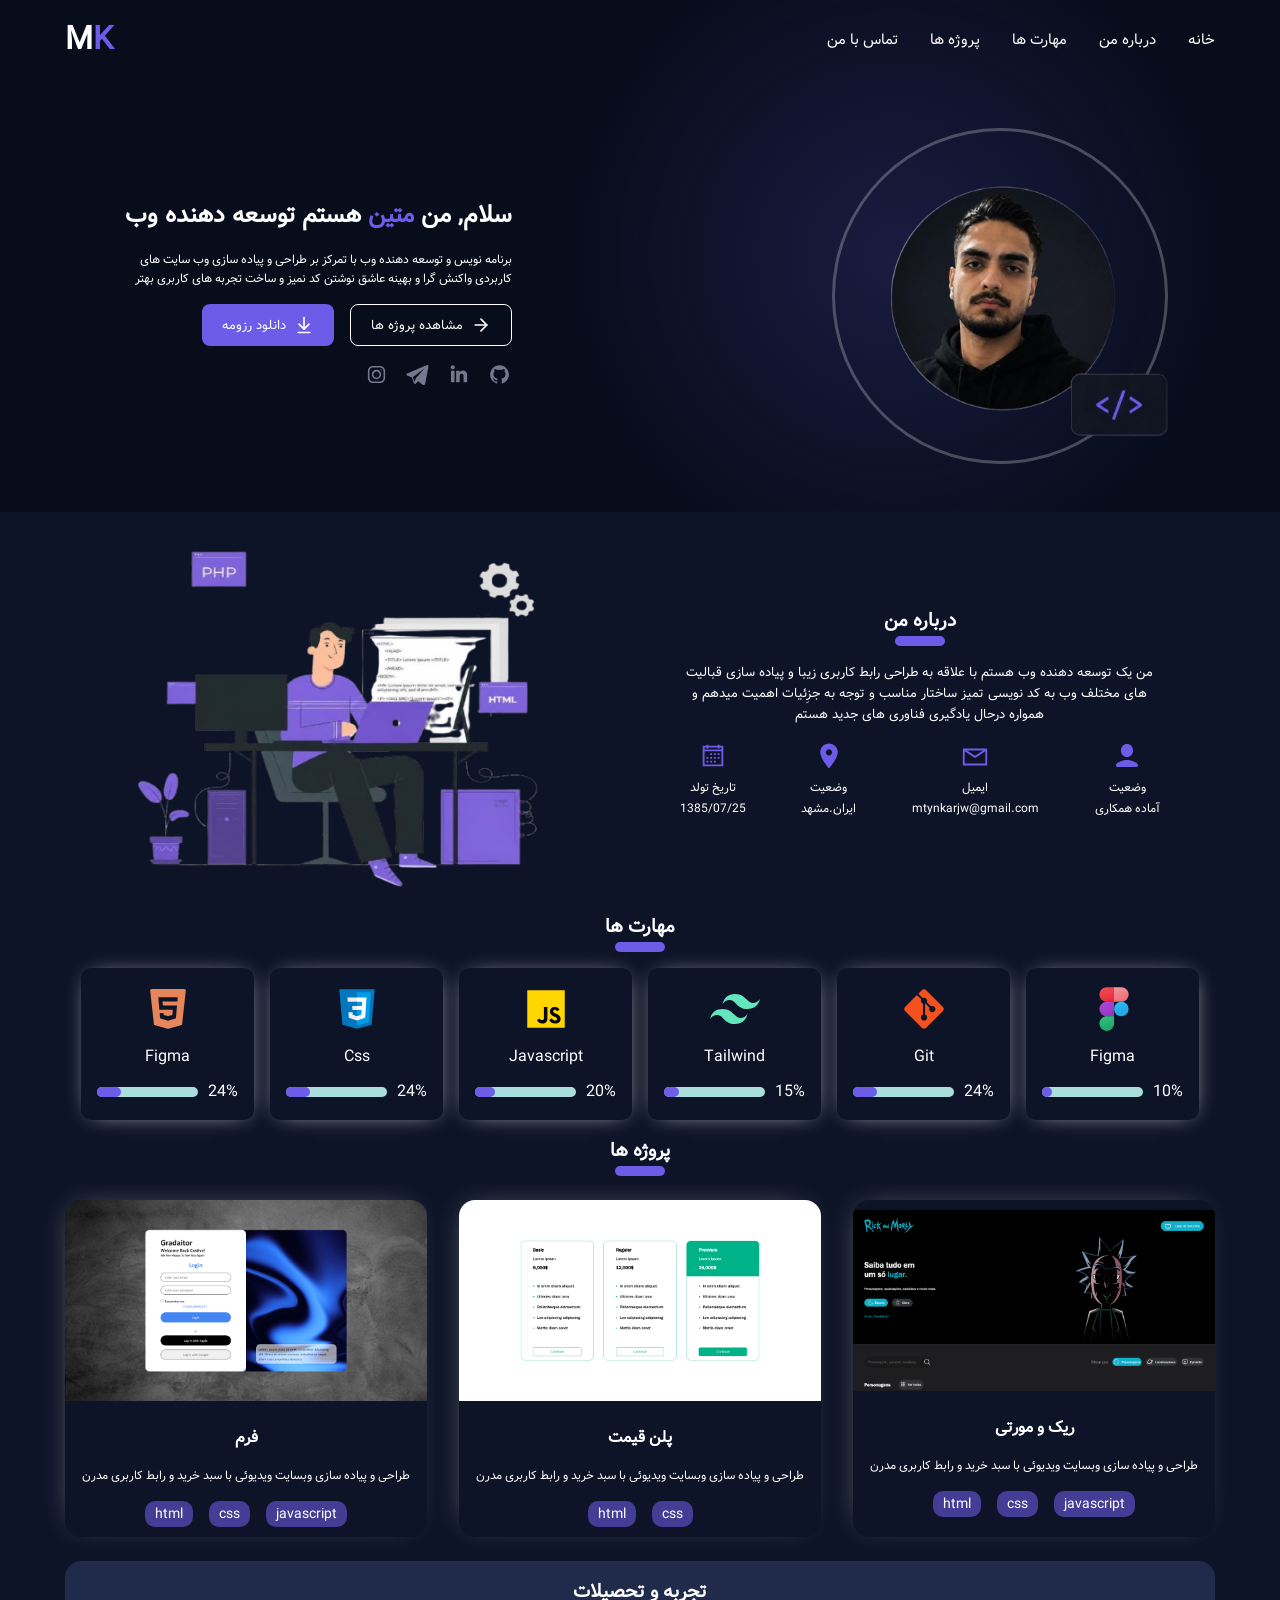
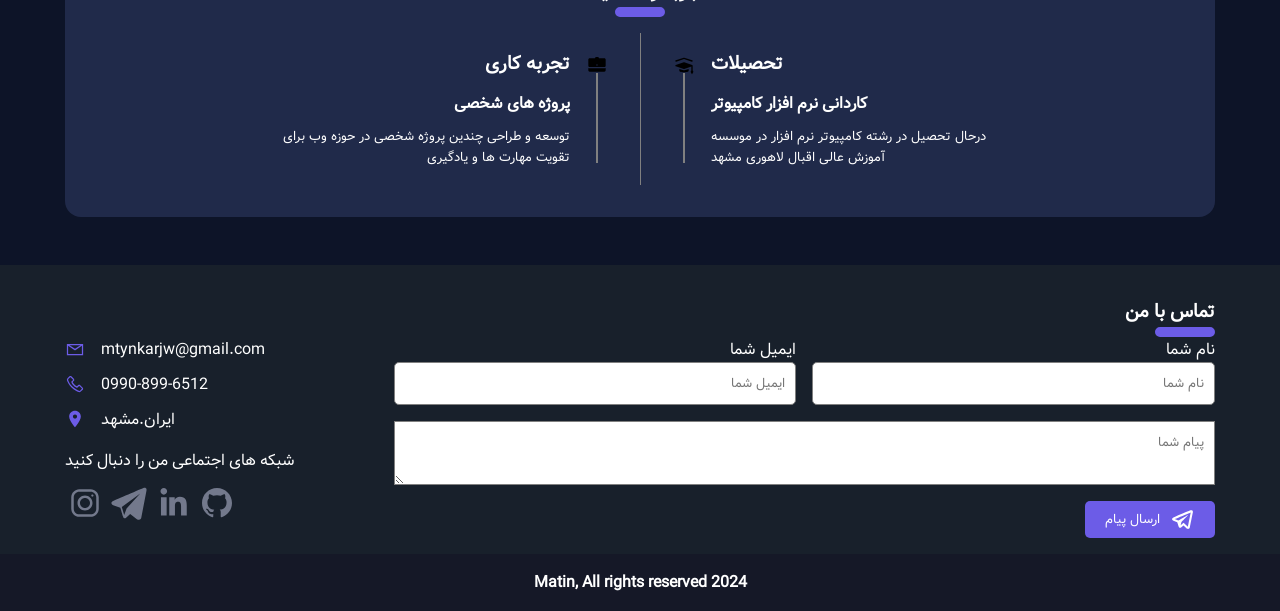
==== index.html @ 2f53461e "rename home to index" ====
<!DOCTYPE html>
<html lang="en">
<head>
    <meta charset="UTF-8">
    <meta name="viewport" content="width=device-width, initial-scale=1.0">
    <title></title>
    <link rel="stylesheet" href="./Style/Home.css">
</head>
<body>
    <header id="header">
        <div class="mobile-menu">
            <img src="./IMG/close.svg" alt="close-icon">
            <nav>
                <ul>
                    <li><a href="Home.html">خانه</a></li>
                    <li><a href="#about-me">درباره من</a></li>
                    <li><a href="#skills">مهارت ها</a></li>
                    <li><a href="#Projects">پروژه ها</a></li>
                    <li><a href="#contact-me">تماس با من</a></li>
                </ul>
            </nav>
            <h1>M<span>K</span></h1>
        </div>
        <div class="container">
            <div class="container__menuLogo">
                <nav>
                    <ul>
                        <li><a href="Home.html">خانه</a></li>
                        <li><a href="#about-me">درباره من</a></li>
                        <li><a href="#skills">مهارت ها</a></li>
                        <li><a href="#Projects">پروژه ها</a></li>
                        <li><a href="#contact-me">تماس با من</a></li>
                    </ul>
                </nav>
                <img src="./IMG/menu.svg" alt="menu-icon" class="menu-header">
                <h1>M<span>K</span></h1>
            </div>
            <div class="container__titleImg">
                <div class="container__titleImg__pictore">
                    <div class="container__titleImg__border-img">
                        <img src="./IMG/profie.png" alt="">
                    </div>
                </div>
                <div class="container__titleImg__title">
                    <h2>سلام, من <span>متین </span>هستم توسعه دهنده وب </h2>
                    <p>برنامه نویس و توسعه دهنده وب با تمرکز بر طراحی و پیاده سازی وب سایت های کاربردی واکنش گرا و بهینه عاشق نوشتن کد نمیز و ساخت تجربه های کاربری بهتر</p>
                    <div class="container__titleImg__title--btns">
                        <button class="container__titleImg__title--btnsee" onclick="btnProject()">
                            <svg xmlns="http://www.w3.org/2000/svg" width="24" height="24" viewBox="0 0 24 24" fill="none" stroke="#fff" stroke-width="2" stroke-linecap="round" stroke-linejoin="round" class="lucide lucide-arrow-right-icon lucide-arrow-right"><path d="M5 12h14"/><path d="m12 5 7 7-7 7"/></svg>
                            مشاهده پروژه ها
                        </button>
                        <button class="container__titleImg__title--btnDownload" onclick="btndownload()">
                            <svg xmlns="http://www.w3.org/2000/svg" width="24" height="24" viewBox="0 0 24 24" fill="none" stroke="#fff" stroke-width="2" stroke-linecap="round" stroke-linejoin="round" class="lucide lucide-arrow-down-to-line-icon lucide-arrow-down-to-line"><path d="M12 17V3"/><path d="m6 11 6 6 6-6"/><path d="M19 21H5"/></svg>
                            دانلود رزومه
                        </button>
                    </div>
                    <div class="container__titleImg__title--icons">
                        <a href="#"><img src="./IMG/github.svg" alt="Github"></a>
                        <a href="#"><img src="./IMG/linkedin.svg" alt="linkedin"></a>
                        <a href="#"><img src="./IMG/telegram.svg" alt="telegram"></a>
                        <a href="#"><img src="./IMG/instagram.svg" alt="instagram"></a>
                    </div>
                </div>
            </div>
        </div>
    </header>
    <main>
        <div class="container">
            <section class="about-me" id="about-me">
                <div class="about-me__information">
                    <h3>درباره من</h3>
                    <small>من یک توسعه دهنده وب هستم با علاقه به طراحی رابط کاربری زیبا و پیاده سازی قبالیت های مختلف وب به کد نویسی تمیز ساختار مناسب و توجه به جزِئیات اهمیت  میدهم و همواره درحال یادگیری فناوری های جدید هستم</small>
                    <div class="about-me__nav-carts">
                        <div class="about-me__cart">
                            <img src="./IMG/user.svg" alt="user-icone">
                            <p>وضعیت</p>
                            <p>آماده همکاری</p>
                        </div>
                        <div class="about-me__cart">
                            <img src="./IMG/email.svg" alt="email-icone">
                            <p>ایمیل</p>
                            <p>mtynkarjw@gmail.com</p>
                        </div>
                        <div class="about-me__cart">
                            <img src="./IMG/location.svg" alt="location-icone">
                            <p>وضعیت</p>
                            <p>ایران.مشهد</p>
                        </div>
                        <div class="about-me__cart">
                            <img src="./IMG/calendar.svg" alt="calendar-icone">
                            <p>تاریخ تولد</p>
                            <p>1385/07/25</p>
                        </div>
                    </div>
                </div>
                <div class="about-me__image">
                    <img src="./IMG/pc-main.png" alt="pc-main">
                </div>
            </section>
            <section class="skills" id="skills">
                <h3>مهارت ها</h3>
                <div class="skills__carts">
                    <div class="skills__cart">
                        <img src="./IMG/figma.svg" alt="figma-icon">
                        <p>Figma</p>
                        <div class="skills__nav">
                            <p>0%</p>
                            <div class="skills__skill-bar">
                                <div class="skills__skill-progress--figma" data-percent="80"></div>
                            </div>
                        </div>
                    </div>
                    <div class="skills__cart">
                        <img src="./IMG/git.svg" alt="git-icon">
                        <p>Git</p>
                        <div class="skills__nav">
                            <p>0%</p>
                            <div class="skills__skill-bar">
                                <div class="skills__skill-progress--git" data-percent="40"></div>
                            </div>
                        </div>
                    </div>
                    <div class="skills__cart">
                        <img src="./IMG/tailwind-css.svg" alt="tailwindcss-icon">
                        <p>Tailwind</p>
                        <div class="skills__nav">
                            <p>0%</p>
                            <div class="skills__skill-bar">
                                <div class="skills__skill-progress--tailwind" data-percent="20"></div>
                            </div>
                        </div>
                    </div>
                    <div class="skills__cart">
                        <img src="./IMG/javascript.svg" alt="javascript-icon">
                        <p>Javascript</p>
                        <div class="skills__nav">
                            <p>0%</p>
                            <div class="skills__skill-bar">
                                <div class="skills__skill-progress-javascript" data-percent="10"></div>
                            </div>
                        </div>
                    </div>
                    <div class="skills__cart">
                        <img src="./IMG/css3.svg" alt="css-icon">
                        <p>Css</p>
                        <div class="skills__nav">
                            <p>0%</p>
                            <div class="skills__skill-bar">
                                <div class="skills__skill-progress--css" data-percent="90"></div>
                            </div>
                        </div>
                    </div>
                    <div class="skills__cart">
                        <img src="./IMG/html.svg" alt="html-icon">
                        <p>Figma</p>
                        <div class="skills__nav">
                            <p>%</p>
                            <div class="skills__skill-bar">
                                <div class="skills__skill-progress--html" data-percent="95"></div>
                            </div>
                        </div>
                    </div>
                </div> 
            </section>
            <section class="Projects" id="Projects">
                <h3>پروژه ها</h3>
                <div class="Projects__carts">
                    <div class="Projects__cart">
                        <a href="./Projects/پروژه 9 - ریک مورتی/index.html">
                            <img src="./IMG/Rick.png" alt="Rick">
                        </a>
                        <h4>ریک و مورتی</h4>
                        <small>طراحی و پیاده سازی وبسایت ویدیوئی با سبد خرید و رابط کاربری مدرن</small>
                        <div class="Projects__filter-p">
                            <p>javascript</p>
                            <p>css</p>
                            <p>html</p>
                        </div>
                    </div>
                    <div class="Projects__cart">
                        <a href="./Projects/پروژه 5 - پلن قیمت/index.html">
                            <img src="./IMG/پلن قیمت.png" alt="Rick">
                        </a>
                        <h4>پلن قیمت</h4>
                        <small>طراحی و پیاده سازی وبسایت ویدیوئی با سبد خرید و رابط کاربری مدرن</small>
                        <div class="Projects__filter-p">
                            <p>css</p>
                            <p>html</p>
                        </div>
                    </div>
                    <div class="Projects__cart">
                        <a href="./Projects/پروژه 03 - فرم2/index.html">
                            <img src="./IMG/Form.png" alt="Rick">
                        </a>
                        <h4>فرم</h4>
                        <small>طراحی و پیاده سازی وبسایت ویدیوئی با سبد خرید و رابط کاربری مدرن</small>
                        <div class="Projects__filter-p">
                            <p>javascript</p>
                            <p>css</p>
                            <p>html</p>
                        </div>
                    </div>
                </div>
            </section>
            <section class="Experience-Education">
                <h3>تجربه و تحصیلات</h3>
                <div class="Experience-Education__nav">
                    <div class="Experience-Education__experience">
                        <div class="Experience-Education__title">
                            <h3>تحصیلات</h3>
                            <h4>کاردانی نرم افزار کامپیوتر</h4>
                            <small>درحال تحصیل در رشته کامپیوتر نرم افزار در موسسه آموزش عالی اقبال لاهوری مشهد</small>
                        </div>
                        <div class="Experience-Education__image">
                            <img src="./IMG/student_center.svg" alt="student-icone">
                        </div>
                    </div>
                    <div class="Experience-Education__education">
                        <div class="Experience-Education__image">
                            <img src="./IMG/briefcase.svg" alt="briefcase-icone">
                        </div>
                        <div class="Experience-Education__title">
                            <h3>تجربه کاری</h3>
                            <h4>پروژه های شخصی</h4>
                            <small>توسعه و طراحی چندین پروژه شخصی در حوزه وب برای تقویت مهارت ها و یادگیری</small>
                        </div>
                    </div>
                </div>
            </section>
        </div>
    </main>
    <footer>
        <div class="container">
            <section class="contact-me">
                <h3>تماس با من</h3>
                <div class="contact-me__nav">
                    <div class="contact-me__inputs">
                        <form action="" class="contact-me__form">
                            <div>
                                <label for="name">
                                    نام شما
                                    <input type="text" placeholder="نام شما" id="name" class="contact-me__input-name">
                                </label>
                                <label for="">
                                    ایمیل شما
                                    <input type="text" placeholder="ایمیل شما" class="contact-me__input-email">
                                </label>
                            </div>
                            <div>
                                <textarea name="" id="" placeholder="پیام شما" class="contact-me__input-comments"></textarea>
                            </div>
                            <div>
                                <button class="contact-me__btn" type="submit">
                                    <img src="./IMG/telegram_app.svg" alt="telegram-icon">
                                    ارسال پیام
                                </button>
                            </div>
                        </form>
                    </div>
                    <div class="contact-me__titls" id="contact-me">
                        <div class="contact-me__information">
                            <p>
                                mtynkarjw@gmail.com
                                <img src="./IMG/email.svg" alt="email-icon">
                            </p>
                            <p>
                                0990-899-6512
                                <img src="./IMG/phone.svg" alt="phone-icon">
                            </p>
                            <p>
                                ایران.مشهد
                                <img src="./IMG/location.svg" alt="location-icon">
                            </p>
                        </div>
                        <div class="contact-me__social-networks">
                            <p>شبکه های اجتماعی من را دنبال کنید</p>
                            <div class="contact-me__nav-icon">
                                <a href="#"><img src="./IMG/github.svg" alt="Github"></a>
                                <a href="#"><img src="./IMG/linkedin.svg" alt="linkedin"></a>
                                <a href="#"><img src="./IMG/telegram.svg" alt="telegram"></a>
                                <a href="#"><img src="./IMG/instagram.svg" alt="instagram"></a>
                            </div>
                        </div>
                    </div>
                </div>
            </section>
        </div>
        <div class="box-color">
            <h4>2024 Matin, All rights reserved</h4>
        </div>
    </footer>
    <script src="./JS/js.js"></script>
</body>
</html>
---- Style/Home.css ----
*{
    box-sizing: border-box;
    margin: 0;
    padding: 0;
    scroll-behavior: smooth;
    direction: rtl;
}
@font-face {
    font-family: Vazir;
    src: url(../FONT/Vazir.ttf);
}
.container{
    max-width: 1150px;
    margin: auto;
    font-family: vazir;
}
/* START HEADER */
header{
    background: radial-gradient(circle at 70% 50%, rgba(108, 92, 231, 0.18), transparent 35% ),#080D1C;
}
.container__menuLogo{
    height: 5rem;
    display: flex;
    justify-content: space-between;
    align-items: center;
    margin-bottom: 3rem;
    color: white;
}
.container__menuLogo h1{
    cursor: default;
}
.container__menuLogo h1>span{
    color: #6c5ce7;
}
.container__menuLogo ul{
    display: flex;
    gap: 2rem;
    list-style: none;
    font-size: 15px;
}
.container__menuLogo a{
    text-decoration: none;
    color:#FFFFFF ;
}
.container__menuLogo a:hover{
    color: #6c5ce7;
}
.menu-header{
    width: 35px;
    display: none;
}
.mobile-menu{
    background-color: #18202be1;
    position: fixed;
    right: -15rem;
    top: 0;
    bottom:0;
    width: 100%;
    max-width: 15rem;
    z-index: 1;
    transition: .5s ease;
}
.mobile-menu h1{
    color: white;
    font-family: Vazir;
    font-size: 3rem;
    text-align: center;
    margin-top: 11rem;
}
.mobile-menu span{
    color: #6c5ce7;
}
.mobile-menu img{
    width: 25px;
    margin-right: auto;
    margin-top: 10px;
    margin-left: 10px;
    display: block;
}
.mobile-menu nav{

}
.mobile-menu ul{
    padding: 2rem;
    list-style: none;
}
.mobile-menu li{
    margin-bottom: 1rem;
    padding: 10px;
    border-radius: 1rem;
    background-image: linear-gradient(to right ,  #6c5ce7, #151827);
    background-size: 0 100%;
    background-repeat: no-repeat;
    background-position: right;
    transition: background-size 0.5s ease;
}
.mobile-menu li:hover{
    background-size: 100% 100%;
}
.mobile-menu a{
    text-decoration: none;
    font-family: Vazir;
    color: white;
}
.container__titleImg{
    width: 100%;
    display: flex;
    justify-content: center;
    align-items: center;
    gap: 20rem;
    padding-bottom: 3rem;
}
.container__titleImg__title{
    max-width: 25rem;
    display: flex;
    flex-direction: column;
    gap: 1rem;
    color: white;
}
.container__titleImg__title h2>span{
    color: #6c5ce7;
}
.container__titleImg__title p{
    font-size: 12px;
}
.container__titleImg__title--btns{
    display: flex;
    gap: 1rem;
}
.container__titleImg__title--btns svg{
    width: 20px;
}
.container__titleImg__title--btns button{
    border-radius: 8px;
    padding: 8px 20px 8px 20px;
    display: flex;
    justify-content: center;
    align-items: center;
    gap: 8px;
    font-family: Vazir;
    color: white;
}
.container__titleImg__title--btnsee{
    background-color: transparent;
    border: 1px solid white;
    transition: .3s ease;
}
.container__titleImg__title--btnsee:hover{
    background-color: #6c5ce7;
}
.container__titleImg__title--btnDownload{
    background-color: #6c5ce7;
    border: none;
    transition: .3s ease;
}
.container__titleImg__title--btnDownload:hover{
    box-shadow: 1px 1px 20px -6px white;
}
.container__titleImg__title--icons{
    display: flex;
    gap: 1rem;
}
.container__titleImg__title--icons img{
    width: 25px;
    transition: .3s ease;
}
.container__titleImg__title--icons img:hover{
    background-color: #6c5ce764;
    border-radius: 50%;
    padding: 1px;
}
.container__titleImg__pictore img{
    width: 25rem;
}
.container__titleImg__border-img{
    border: 3px solid rgb(244 244 244 / 26%);
    width: 21rem;
    border-radius: 50%;
    display: flex;
    justify-content: center;
    align-items: center;
    transition: .5s ease;
}
/* END HEADER */
/* START MAIN */
main{
    background-color: #0D1428;
    color: white;
    padding-bottom: 3rem;
}
.about-me{
    display: flex;
    justify-content: space-around;
    align-items: center;
}
.about-me__information{
    display: flex;
    flex-direction: column;
    gap: 1rem;
    max-width: 30rem;
}
.about-me__information h3{
    text-align: center;
}
.about-me__information h3::after{
    content: "";
    display: block;
    margin: auto;
    border: 5px solid #6c5ce7;
    width: 40px;
    border-radius: 1rem;
}
.about-me__information small{
    text-align: center;
}
.about-me__nav-carts{
    display: flex;
    justify-content: space-between;
}
.about-me__cart{
    display: flex;
    flex-direction: column;
    justify-content: center;
    align-items: center;
    gap: 2px;
}
.about-me__cart img{
    width: 30px;
    margin-bottom: 5px;
}
.about-me__cart p {
    font-size: 12px;
}
.about-me__image{
    display: flex;
    justify-content: center;
    align-items: center;
}
.about-me__image img{
    width: 28rem;
    height: 25rem;
}
.skills h3{
    text-align: center;
}
.skills h3::after{
    content: "";
    display: block;
    margin: auto;
    border: 5px solid #6c5ce7;
    width: 40px;
    border-radius: 1rem;
}
.skills__carts{
    width: 100%;
    padding: 1rem;
    display: flex;
    gap: 1rem;
}
.skills__cart{
    padding: 1rem;
    display: flex;
    justify-content: center;
    align-items: center;
    flex-direction: column;
    gap: 10px;
    width: 100%;
    max-width: 13rem;
    border-radius: 10px;
    box-shadow: 1px 1px 22px -10px white;
}
.skills__cart img{
    width: 50px;
}
.skills__nav{
    display: flex;
    justify-content: center;
    align-items: center;
    gap: 10px;
    width: 100%;
}
.skills__skill-bar{
    direction: ltr;
    width: 100%;
    height: 10px;
    background-color: #add;
    border-radius: 10px;
}
.skills__skill-progress--figma{
    width: 0%;
    height: 100%;
    background-color: #6c5ce7;
    border-radius: 10px;
}
.skills__skill-progress--git{
    width: 0%;
    height: 100%;
    background-color: #6c5ce7;
    border-radius: 10px;
}
.skills__skill-progress--tailwind{
    width: 0%;
    height: 100%;
    background-color: #6c5ce7;
    border-radius: 10px;
}
.skills__skill-progress-javascript{
    width: 0%;
    height: 100%;
    background-color: #6c5ce7;
    border-radius: 10px;
}
.skills__skill-progress--css{
    width: 0%;
    height: 100%;
    background-color: #6c5ce7;
    border-radius: 10px;
}
.skills__skill-progress--html{
    width: 0%;
    height: 100%;
    background-color: #6c5ce7;
    border-radius: 10px;
}
.Projects h3{
    text-align: center;
}   
.Projects h3::after{
    content: "";
    display: block;
    margin: auto;
    border: 5px solid #6c5ce7;
    width: 40px;
    border-radius: 2rem;
}
.Projects__carts{
    width: 100%;
    padding-bottom: 1.5rem;
    padding-top: 1.5rem;
    display: flex;
    justify-content: center;
    gap: 2rem;
}
.Projects__cart{
    display: flex;
    flex-direction: column;
    justify-content: center;
    align-items: center;
    border-radius: 1rem;
    overflow: hidden;
    gap: 1rem;
    box-shadow: -5px -3px 31px -15px gray;
}
.Projects__cart:hover img{
    transition: .5s ease;
    transform: scale(1.05);
    cursor: pointer;
}
.Projects__cart img{
    transition: .5s ease;
    width: 100%;
}
.Projects__cart small{
    text-align: center;
    font-size: 12px;
    padding-inline: 10px;
}
.Projects__filter-p{
    display: flex;
    gap: 1rem;
    padding-bottom: 10px;
}
.Projects__filter-p p{
    background-color: #6c5ce792;
    border-radius: 10px;
    padding: 2px 10px 2px 10px;
    font-size: 14px;
    color: white;
}
/* END MAIN */
/* START FOOTER */
footer{
    font-family: Vazir;
    background-color: #18202B;
    color: white;
}
.Experience-Education{
    background-color: #202A4A;
    width: 100%;
    padding: 1rem;
    border-radius: 1rem;
}
.Experience-Education>h3{
    text-align: center;
}
.Experience-Education>h3::after{
    content: "";
    display: block;
    margin: auto;
    border: 5px solid #6c5ce7;
    width: 40px;
    border-radius: 2rem;
}
.Experience-Education__nav{
    padding: 1rem;
    display: flex;
}
.Experience-Education__experience{
    width: 100%;
    padding: 1rem;
    display: flex;
    justify-content: end;
    text-align: end;
    border-left: 1px solid gray;
}
.Experience-Education__title h3{
    padding-bottom: 12px;
}
.Experience-Education__title h4{
    padding-bottom: 10px;
}
.Experience-Education__title small{
    display: inline-block;
    max-width: 19rem;
}
.Experience-Education__image{
    padding: 1rem;
    padding: 6px 17px 10px 17px;
}
.Experience-Education__image img{
    width: 20px;
}
.Experience-Education__image::after{
    content: "";
    display: block;
    border: 1px solid gray;
    width: 0px;
    height: 85%;
    margin: auto;
    position: relative;
    top: -10px;
}
.Experience-Education__education{
    width: 100%;
    padding: 1rem;
    display: flex;
    justify-content: start;
}
.contact-me{
    padding-top: 2rem;
}
.contact-me>h3::after{
    content: "";
    display: block;
    border: 5px solid #6c5ce7;
    width: 50px;
    border-radius: 2rem;
}
.contact-me__nav{
    display: flex;
}
.contact-me__inputs{
    width: 100%;
}
.contact-me__inputs div{
    display: flex;
    gap: 1rem;
    padding-bottom: 1rem;
}
.contact-me__inputs label{
    width: 100%;
}
.contact-me__inputs input{
    width: 100%;
    padding: 10px;
    border: 1px solid gray;
    border-radius: 5px;
    font-family: Vazir;
    outline: none;
}
.contact-me__inputs textarea{
    width: 100%;
    font-family: Vazir;
    border: 1px solid gray;
    outline: none;
    padding: 10px;
}
.contact-me__inputs button{
    background-color: #6c5ce7;
    display: flex;
    justify-content: center;
    align-items: center;
    gap: 10px;
    padding: 6px 20px 6px 20px;
    border: none;
    border-radius: 5px;
    font-family: Vazir;
    color: white;
}
button>img{
    width: 25px;
}
.contact-me__titls{
    width: 40%;
}
.contact-me__information{
    display: flex;
    flex-direction: column;
    gap: 10px;
}
.contact-me__information p {
    display: flex;
    justify-content: end;
    align-items: center;
    gap: 1rem;
}
.contact-me__information img{
    width: 20px;
}
.contact-me__social-networks{
    display: flex;
    flex-direction: column;
    align-items: end;
    padding-top: 1rem;
}
.contact-me__nav-icon{
    padding-top: 10px;
}
.contact-me__nav-icon img{
    width: 40px;
    transition: .3s ease;
}
.contact-me__nav-icon img:hover{
    background-color: #6c5ce764;
    border-radius: 50%;
    padding: 1px;
}
.box-color{
    text-align: center;
    background-color: #151827;
    color: white;
    padding-top: 1rem;
    padding-bottom: 1rem;
}
/* END FOOTER */


@media (max-width : 1024px) {
        .container{
        max-width: 900px;
    }
    .container__titleImg{
        gap: 7rem;
    }
}
@media (max-width : 768px) {
    .container{
        max-width: 680px;
    }
    .container__titleImg{
        gap: 1rem;
        justify-content: space-between;
    }
    .container__titleImg__pictore img{
        width: 20rem;
    }
    .container__titleImg__border-img {
        width: 17rem;
    }
    .container__titleImg__title {
        max-width: 20rem;
    }
    .about-me__image{
        display: none;
    }
    .skills__nav{
        font-size: 12px;
    }
    .Projects__filter-p p{
        font-size: 12px;
    }
    .contact-me__nav{
        flex-wrap: wrap;
    }
    .contact-me__titls{
        width: 100%;
    }
    .contact-me__information{
        flex-direction: row;
    }
    .contact-me__social-networks{
        flex-direction: row;
        align-items: center;
        gap: 2rem;
    }
}
@media (max-width : 426px) {
    .container{
        max-width: 365px;
    }
    .container__menuLogo{
        flex-wrap: wrap;
    }
    .container__titleImg{
        flex-wrap: wrap;
        justify-content: center;
    }
    .container__menuLogo nav{
        display: none;
    }
    .menu-header{
        display: block;
    }
    .container__titleImg__border-img img{
        width: 16rem;
    }
    .container__titleImg__border-img{
        width: 14rem;
    }
    .container__titleImg__title h2{
        font-size: 17px;
    }
    .container__titleImg__title p{
        font-family: 12px;
    }
    .container__titleImg__title--btns{
        flex-wrap: wrap;
    }
    .about-me__cart p{
        font-size: 10px;
    }
    .skills h3{
        padding-bottom: 1.2rem;
    }
    .skills__carts{
        flex-wrap: wrap;
        align-items: center;
        justify-content: center;
        padding: 0;
    }
    .skills__cart{
        width: 100%;
        max-width: 100%;
    }
    .Projects__carts{
        flex-wrap: wrap;
    }
    .Projects__cart{
        max-width: 25rem;
    }
    .Experience-Education__nav h3,h4{
        font-size: 14px;
    }
    .Experience-Education__experience{
        padding: 0;
    }
    .Experience-Education__education{
        padding: 0;
    }
    .contact-me__information{
        flex-direction: column;
        align-items: start;
    }
    .contact-me__social-networks{
        flex-direction: column;
        gap: 5px;
        align-items: start;
    }
    .contact-me__nav-icon{
        padding: 0;
    }
    .contact-me__inputs div{
        flex-wrap: wrap;
    }
    .container__menuLogo{
        margin-bottom: 1rem;
    }
    .about-me__information{
        padding-top: 2rem;
        padding-bottom: 2rem;
    }
}
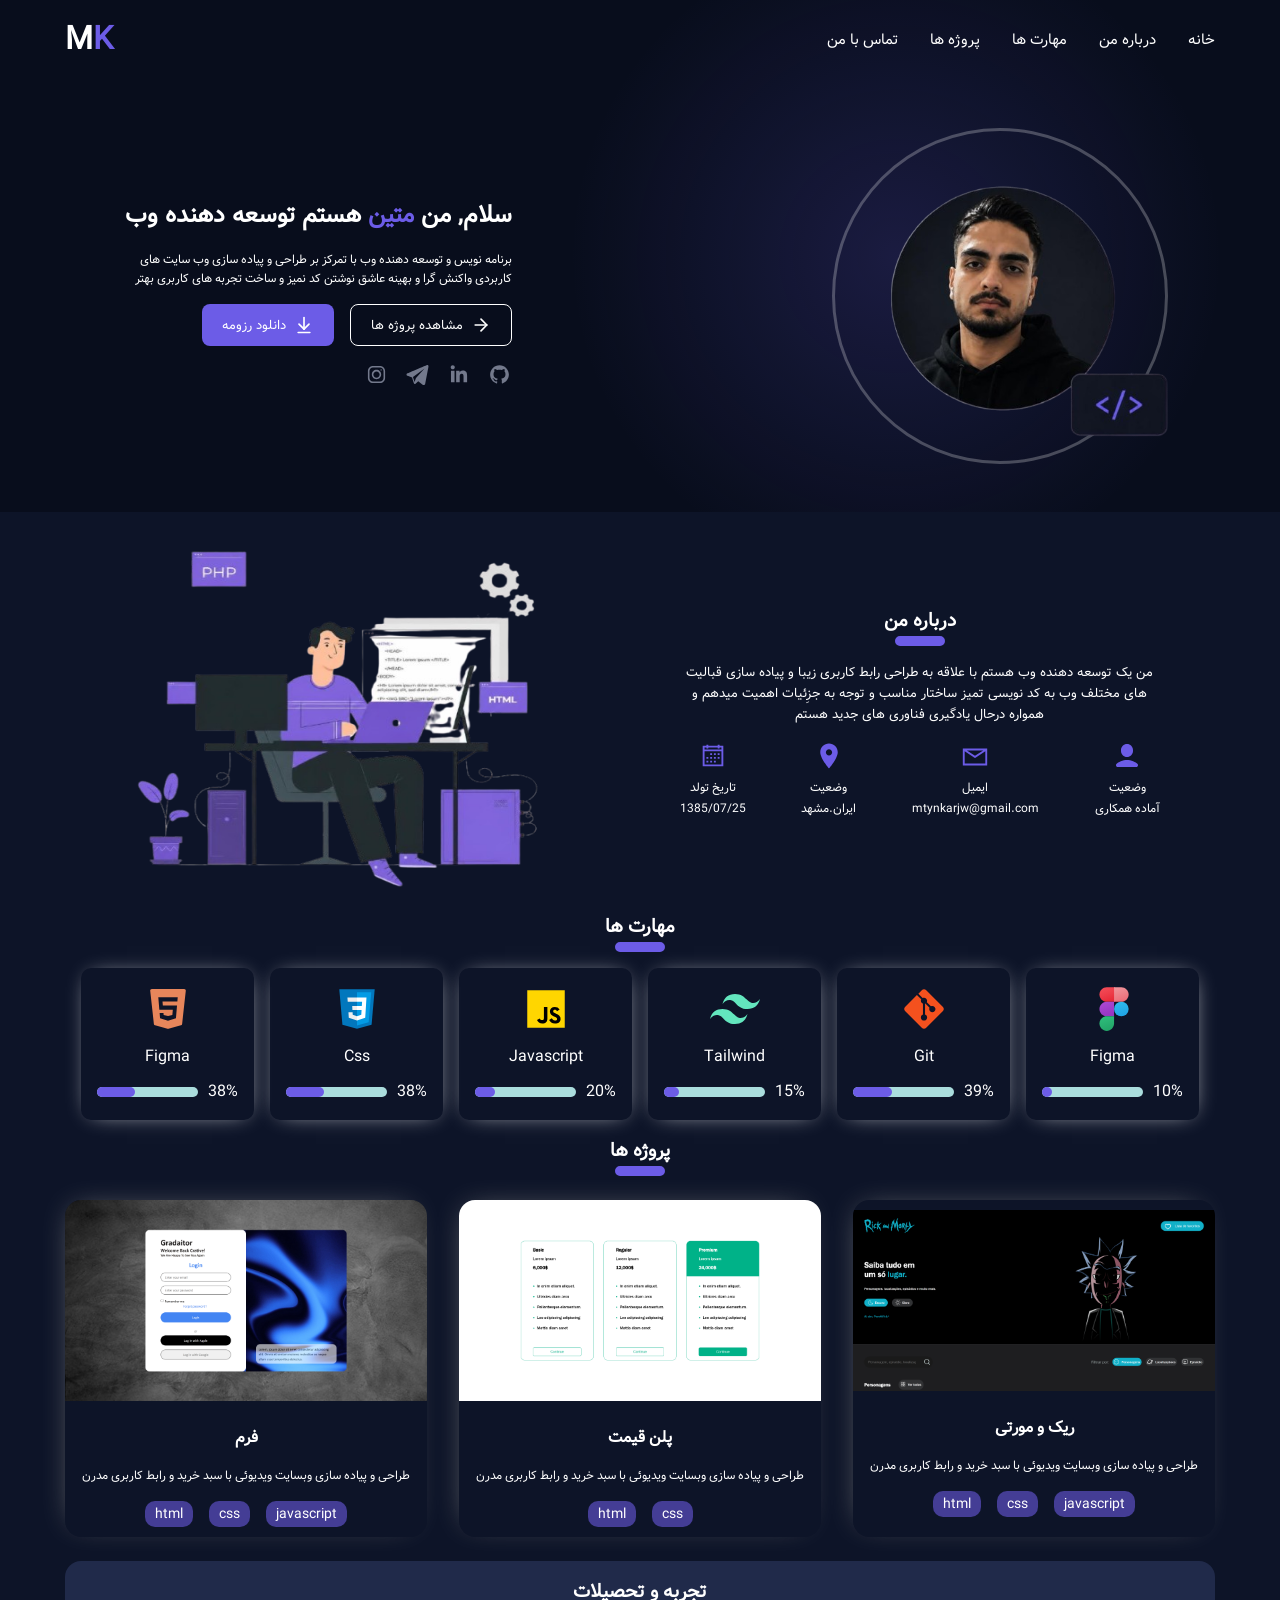
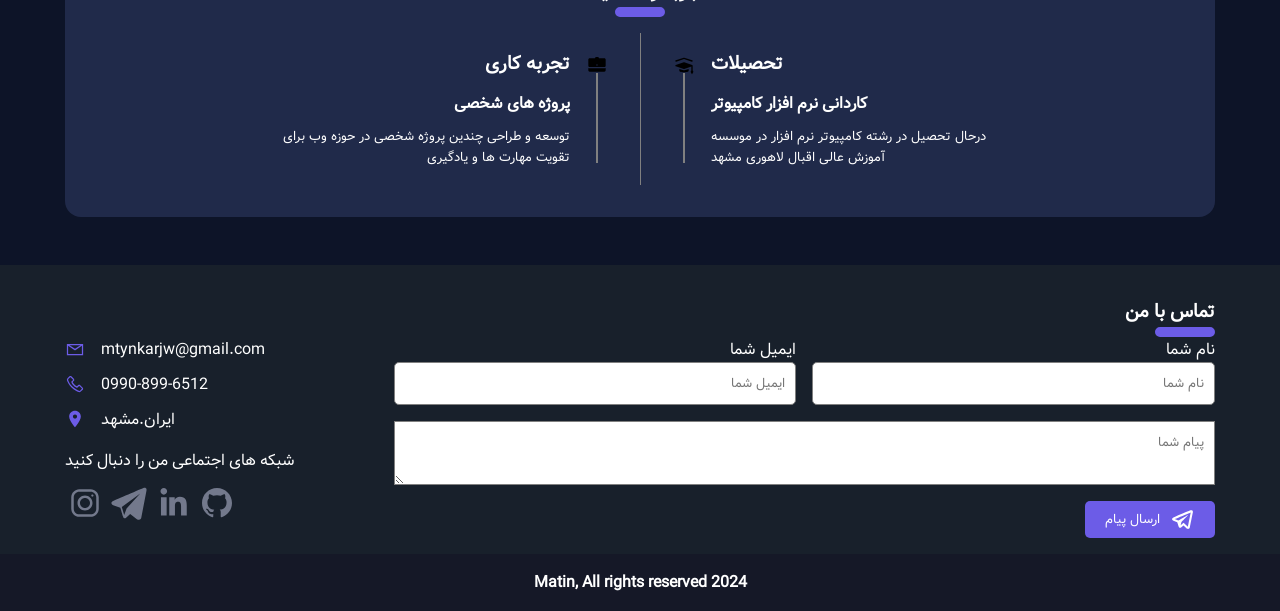
==== commit 4767e102: "delete file rick" ====
--- a/index.html
+++ b/index.html
@@ -166,7 +166,7 @@
                 <h3>پروژه ها</h3>
                 <div class="Projects__carts">
                     <div class="Projects__cart">
-                        <a href="./Projects/پروژه 9 - ریک مورتی/index.html">
+                        <a href="https://matin-dvl.github.io/site-rick/">
                             <img src="./IMG/Rick.png" alt="Rick">
                         </a>
                         <h4>ریک و مورتی</h4>
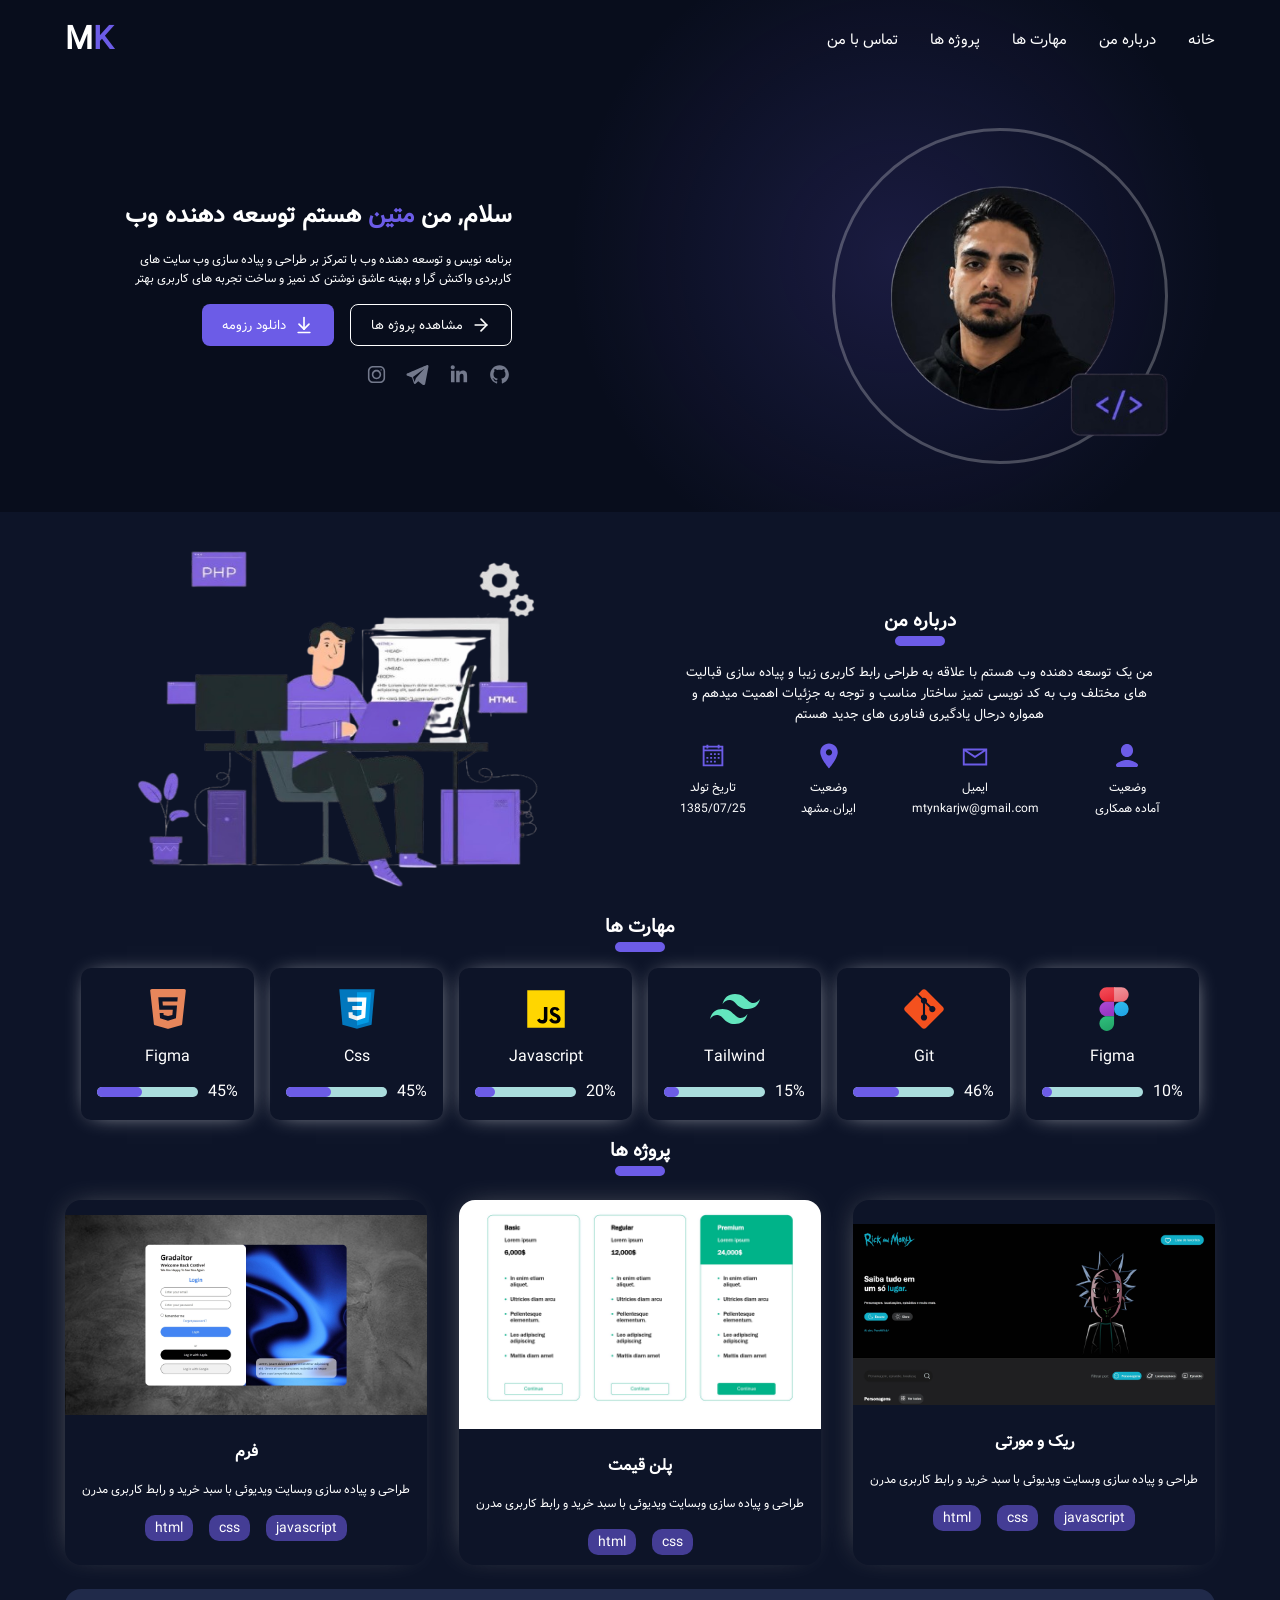
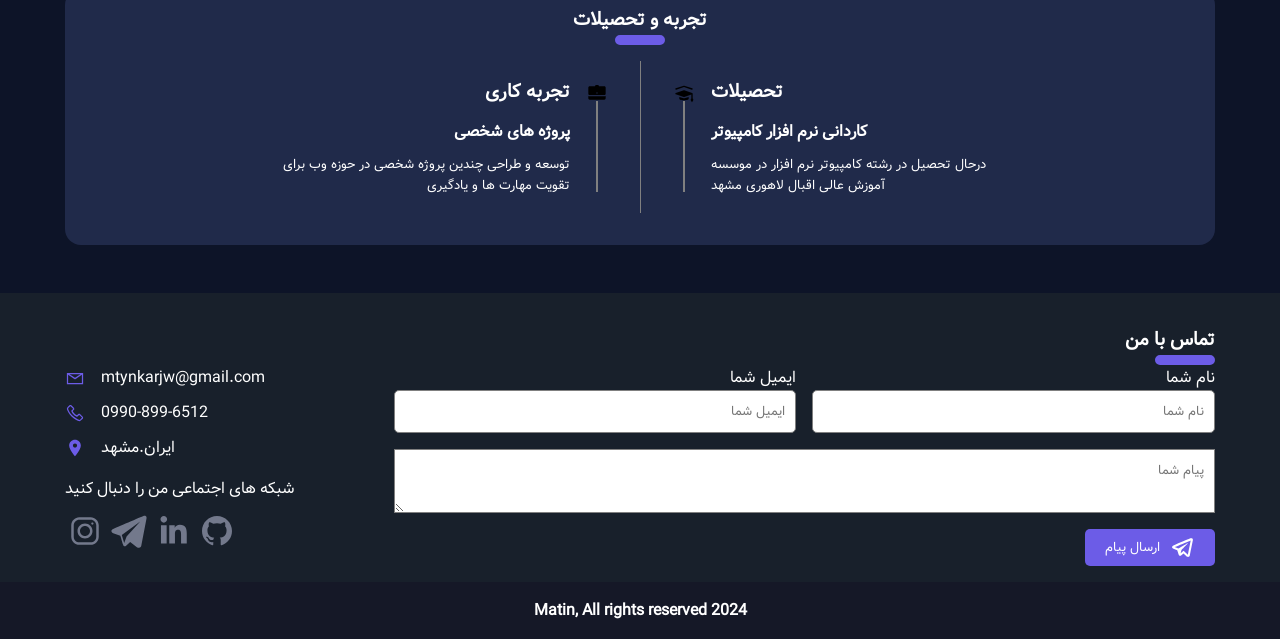
==== commit 73f84db2: "Reducing photo file size" ====
--- a/index.html
+++ b/index.html
@@ -167,7 +167,7 @@
                 <div class="Projects__carts">
                     <div class="Projects__cart">
                         <a href="https://matin-dvl.github.io/site-rick/">
-                            <img src="./IMG/Rick.png" alt="Rick">
+                            <img src="./IMG/Rick.jpg" alt="Rick">
                         </a>
                         <h4>ریک و مورتی</h4>
                         <small>طراحی و پیاده سازی وبسایت ویدیوئی با سبد خرید و رابط کاربری مدرن</small>
@@ -179,7 +179,7 @@
                     </div>
                     <div class="Projects__cart">
                         <a href="./Projects/پروژه 5 - پلن قیمت/index.html">
-                            <img src="./IMG/پلن قیمت.png" alt="Rick">
+                            <img src="./IMG/plan-price.jpg" alt="Rick">
                         </a>
                         <h4>پلن قیمت</h4>
                         <small>طراحی و پیاده سازی وبسایت ویدیوئی با سبد خرید و رابط کاربری مدرن</small>
@@ -190,7 +190,7 @@
                     </div>
                     <div class="Projects__cart">
                         <a href="./Projects/پروژه 03 - فرم2/index.html">
-                            <img src="./IMG/Form.png" alt="Rick">
+                            <img src="./IMG/Form.jpg" alt="Rick">
                         </a>
                         <h4>فرم</h4>
                         <small>طراحی و پیاده سازی وبسایت ویدیوئی با سبد خرید و رابط کاربری مدرن</small>
--- a/Style/Home.css
+++ b/Style/Home.css
@@ -350,6 +350,8 @@
     overflow: hidden;
     gap: 1rem;
     box-shadow: -5px -3px 31px -15px gray;
+    width: 100%;
+    max-width: 23rem;
 }
 .Projects__cart:hover img{
     transition: .5s ease;
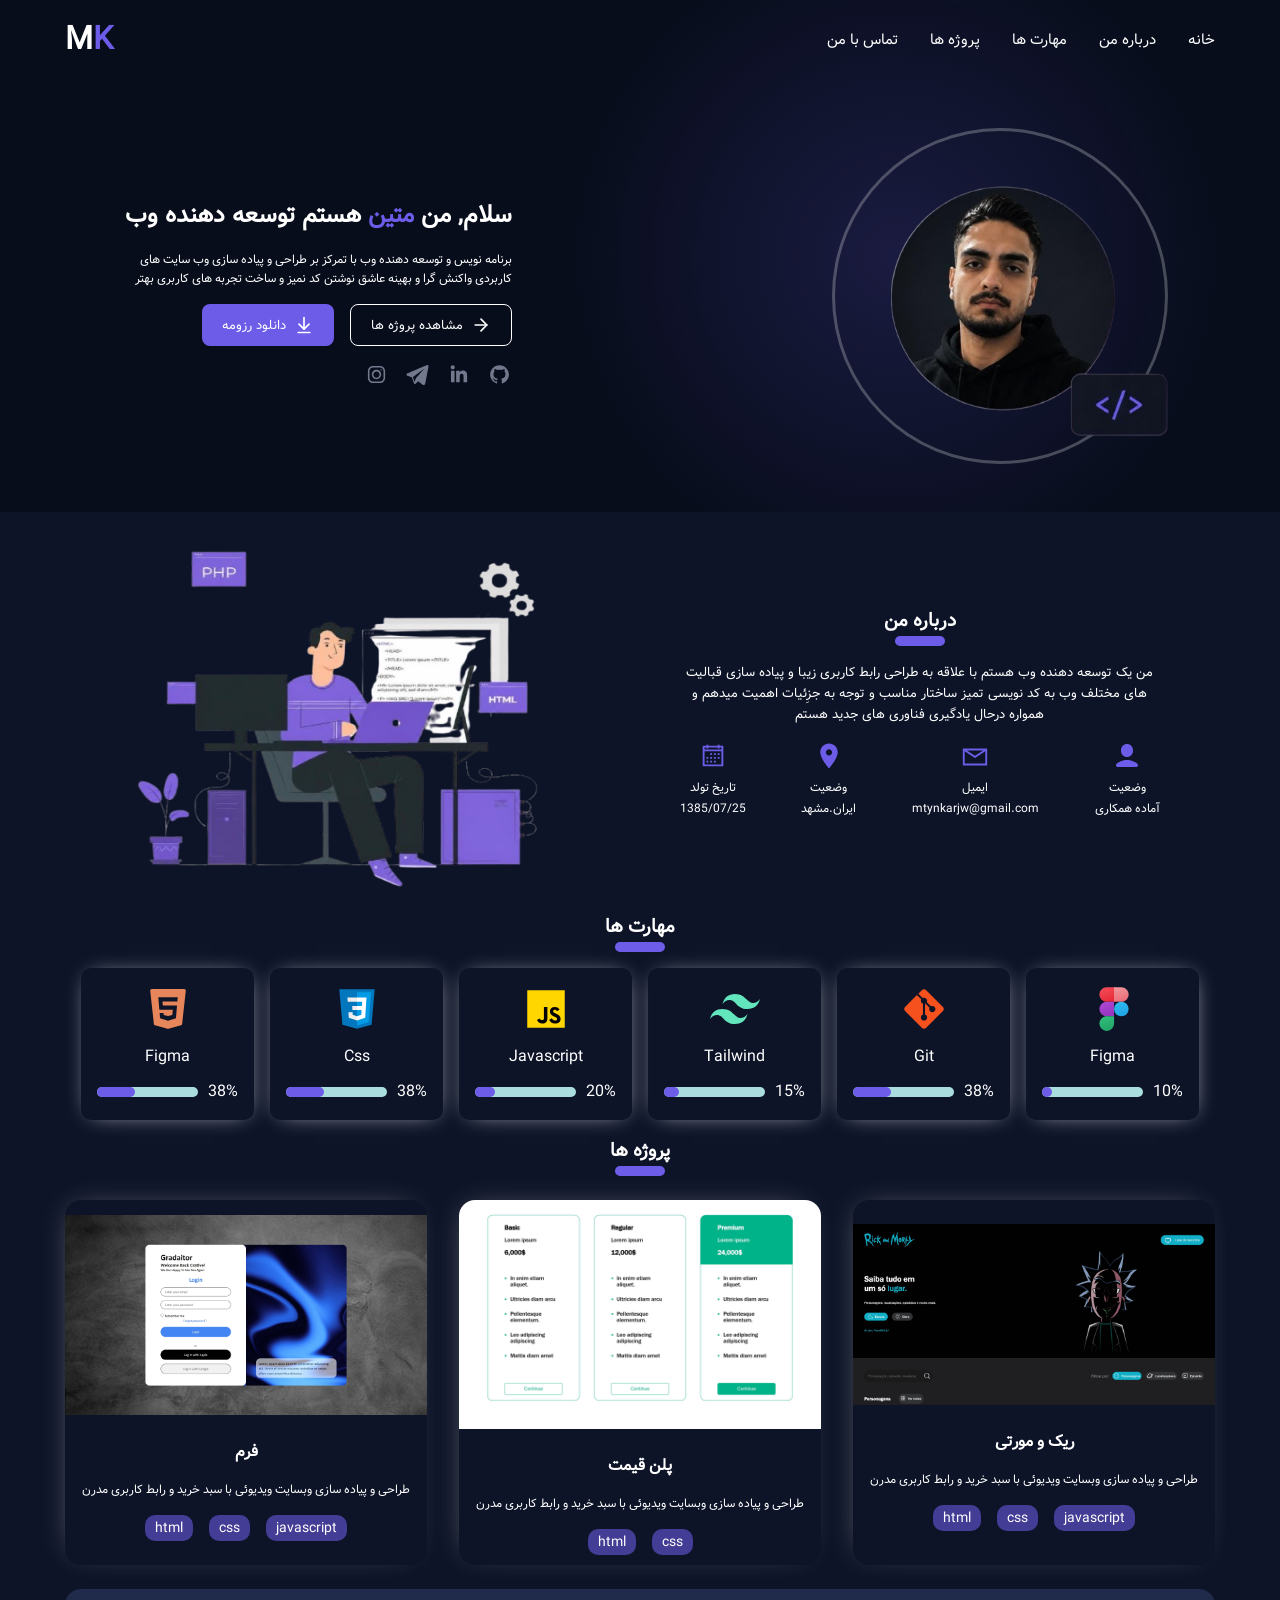
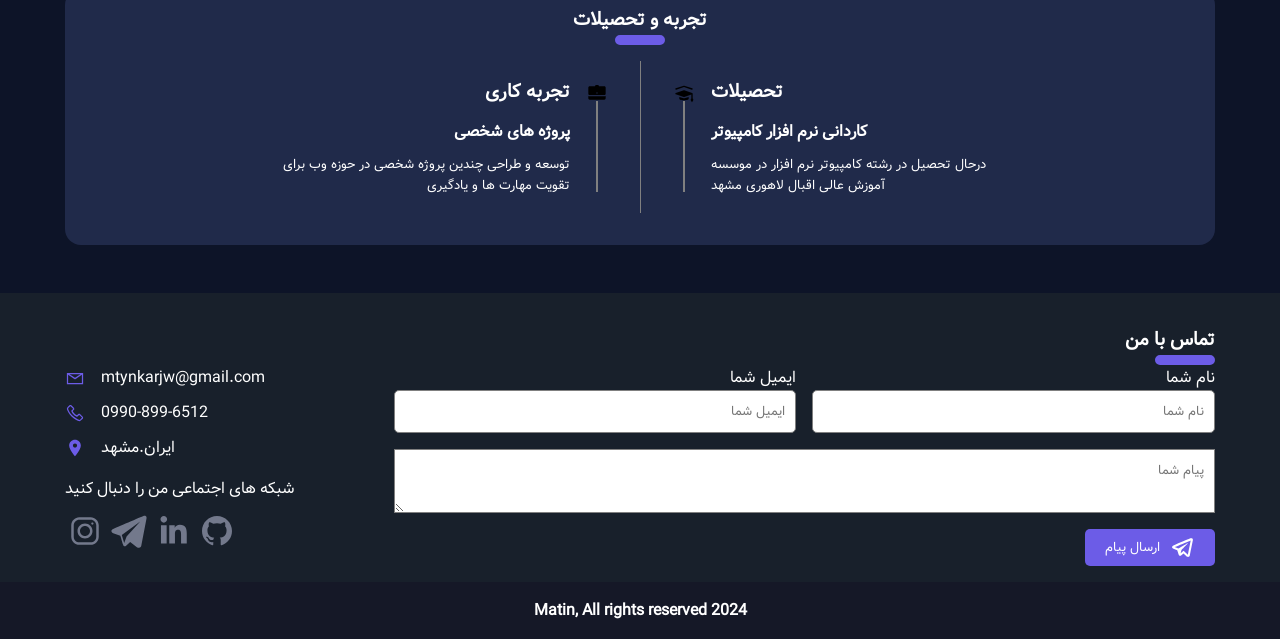
==== commit a839cbbc: "rename link ul>li" ====
--- a/index.html
+++ b/index.html
@@ -12,7 +12,7 @@
             <img src="./IMG/close.svg" alt="close-icon">
             <nav>
                 <ul>
-                    <li><a href="Home.html">خانه</a></li>
+                    <li><a href="index.html">خانه</a></li>
                     <li><a href="#about-me">درباره من</a></li>
                     <li><a href="#skills">مهارت ها</a></li>
                     <li><a href="#Projects">پروژه ها</a></li>
@@ -25,7 +25,7 @@
             <div class="container__menuLogo">
                 <nav>
                     <ul>
-                        <li><a href="Home.html">خانه</a></li>
+                        <li><a href="index.html">خانه</a></li>
                         <li><a href="#about-me">درباره من</a></li>
                         <li><a href="#skills">مهارت ها</a></li>
                         <li><a href="#Projects">پروژه ها</a></li>
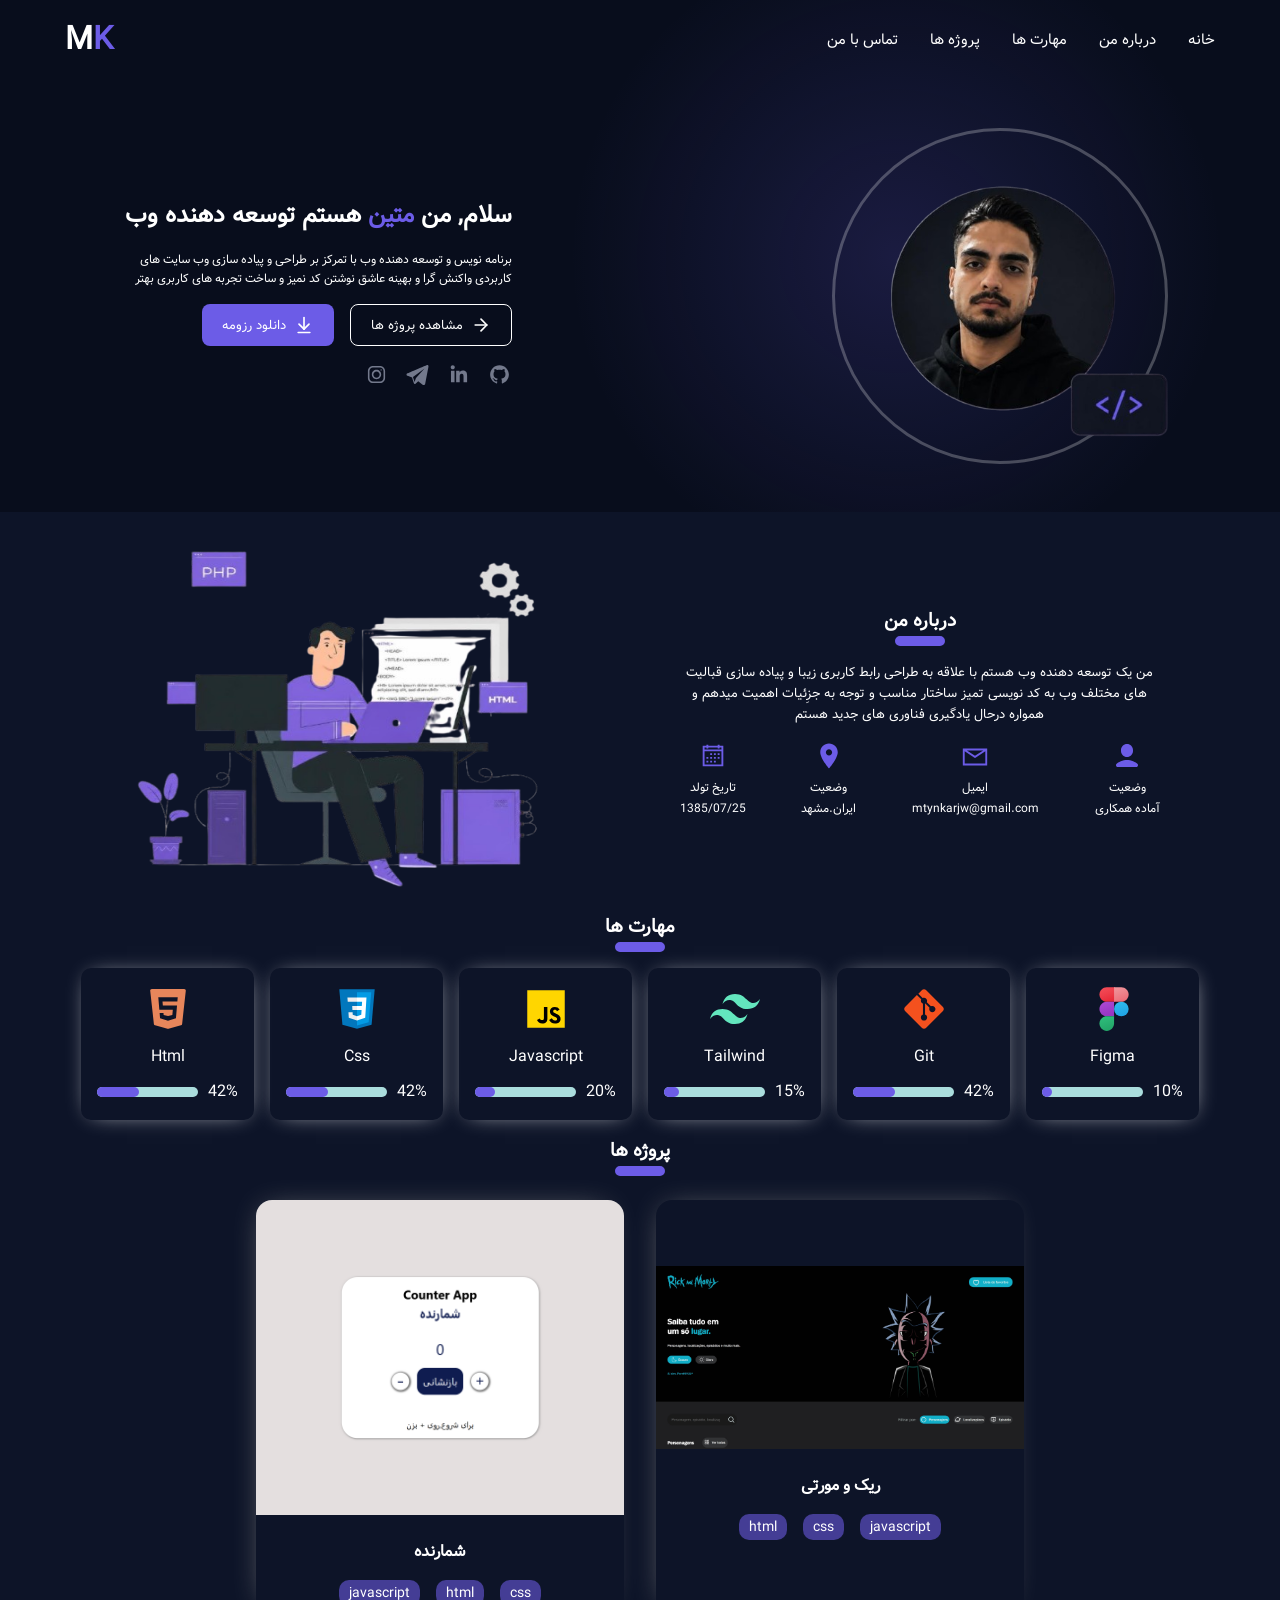
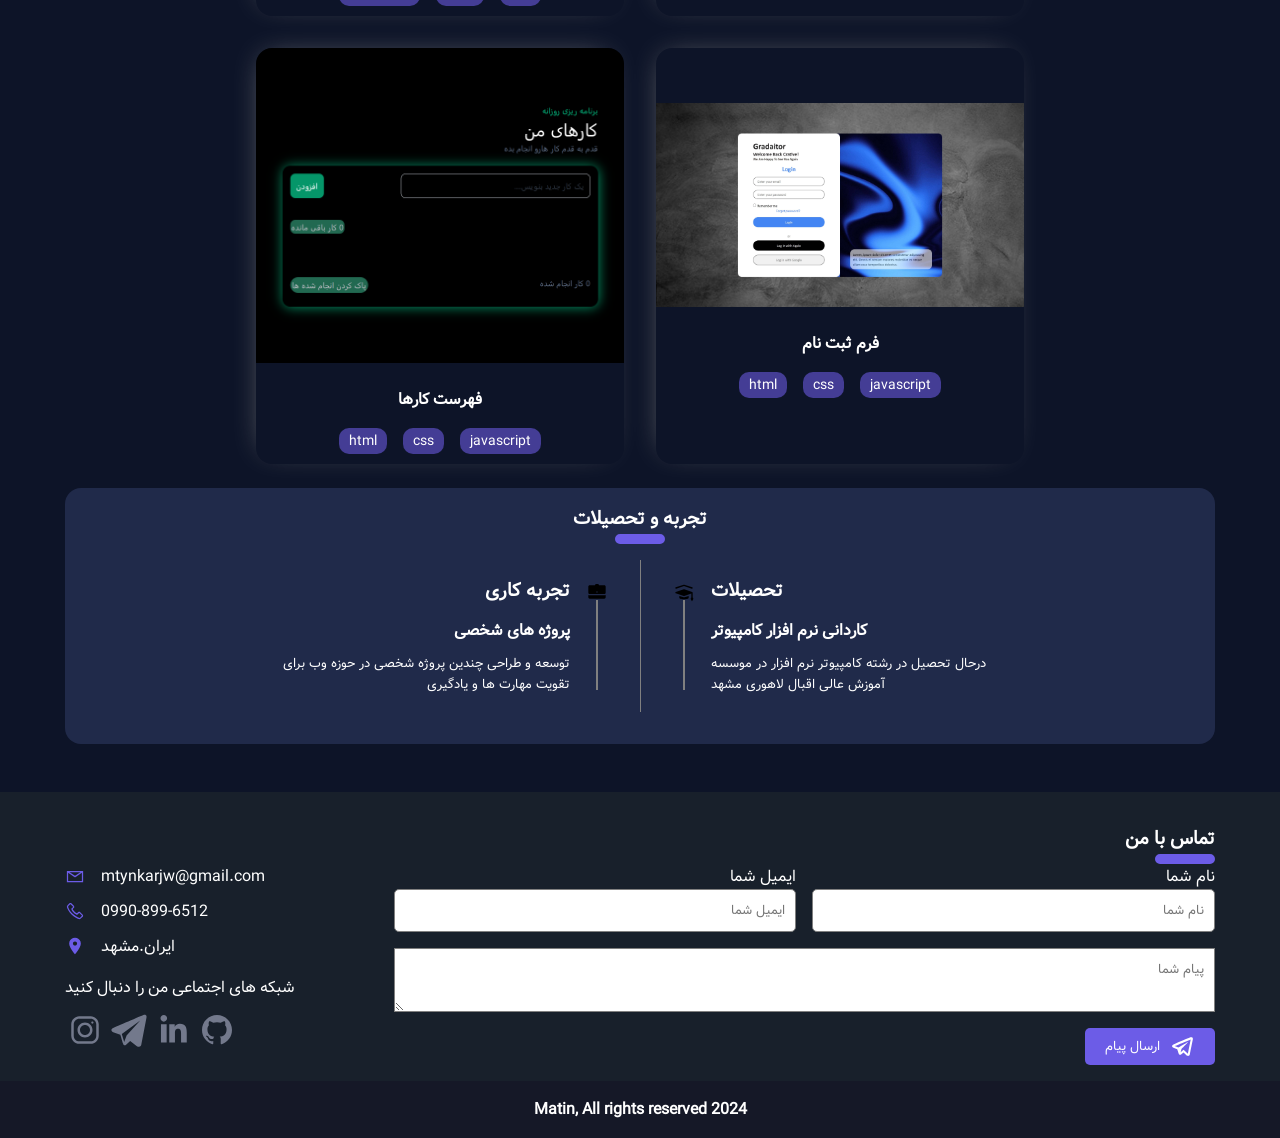
==== commit 18bb3ba3: "Adding a project and changes" ====
--- a/index.html
+++ b/index.html
@@ -152,7 +152,7 @@
                     </div>
                     <div class="skills__cart">
                         <img src="./IMG/html.svg" alt="html-icon">
-                        <p>Figma</p>
+                        <p>Html</p>
                         <div class="skills__nav">
                             <p>%</p>
                             <div class="skills__skill-bar">
@@ -166,11 +166,10 @@
                 <h3>پروژه ها</h3>
                 <div class="Projects__carts">
                     <div class="Projects__cart">
-                        <a href="https://matin-dvl.github.io/site-rick/">
+                        <a href="Projects/پروژه 9 - ریک مورتی/index.html">
                             <img src="./IMG/Rick.jpg" alt="Rick">
                         </a>
                         <h4>ریک و مورتی</h4>
-                        <small>طراحی و پیاده سازی وبسایت ویدیوئی با سبد خرید و رابط کاربری مدرن</small>
                         <div class="Projects__filter-p">
                             <p>javascript</p>
                             <p>css</p>
@@ -178,22 +177,32 @@
                         </div>
                     </div>
                     <div class="Projects__cart">
-                        <a href="./Projects/پروژه 5 - پلن قیمت/index.html">
-                            <img src="./IMG/plan-price.jpg" alt="Rick">
+                        <a href="Projects/Counter App/index.html">
+                            <img src="./IMG/counter.png" alt="counter">
                         </a>
-                        <h4>پلن قیمت</h4>
-                        <small>طراحی و پیاده سازی وبسایت ویدیوئی با سبد خرید و رابط کاربری مدرن</small>
+                        <h4>شمارنده</h4>
                         <div class="Projects__filter-p">
                             <p>css</p>
                             <p>html</p>
+                            <p>javascript</p>
                         </div>
                     </div>
                     <div class="Projects__cart">
                         <a href="./Projects/پروژه 03 - فرم2/index.html">
-                            <img src="./IMG/Form.jpg" alt="Rick">
+                            <img src="./IMG/Form.jpg" alt="Form">
                         </a>
-                        <h4>فرم</h4>
-                        <small>طراحی و پیاده سازی وبسایت ویدیوئی با سبد خرید و رابط کاربری مدرن</small>
+                        <h4>فرم ثبت نام</h4>
+                        <div class="Projects__filter-p">
+                            <p>javascript</p>
+                            <p>css</p>
+                            <p>html</p>
+                        </div>
+                    </div>
+                    <div class="Projects__cart">
+                        <a href="Projects/To Do List/index.html">
+                            <img src="IMG/Todo list.png" alt="Todo list">
+                        </a>
+                        <h4>فهرست کارها</h4>
                         <div class="Projects__filter-p">
                             <p>javascript</p>
                             <p>css</p>
--- a/Style/Home.css
+++ b/Style/Home.css
@@ -338,6 +338,7 @@
     padding-bottom: 1.5rem;
     padding-top: 1.5rem;
     display: flex;
+    flex-wrap: wrap;
     justify-content: center;
     gap: 2rem;
 }
@@ -357,10 +358,12 @@
     transition: .5s ease;
     transform: scale(1.05);
     cursor: pointer;
+    background-size: cover;
 }
 .Projects__cart img{
     transition: .5s ease;
     width: 100%;
+    background-size: contain;
 }
 .Projects__cart small{
     text-align: center;
